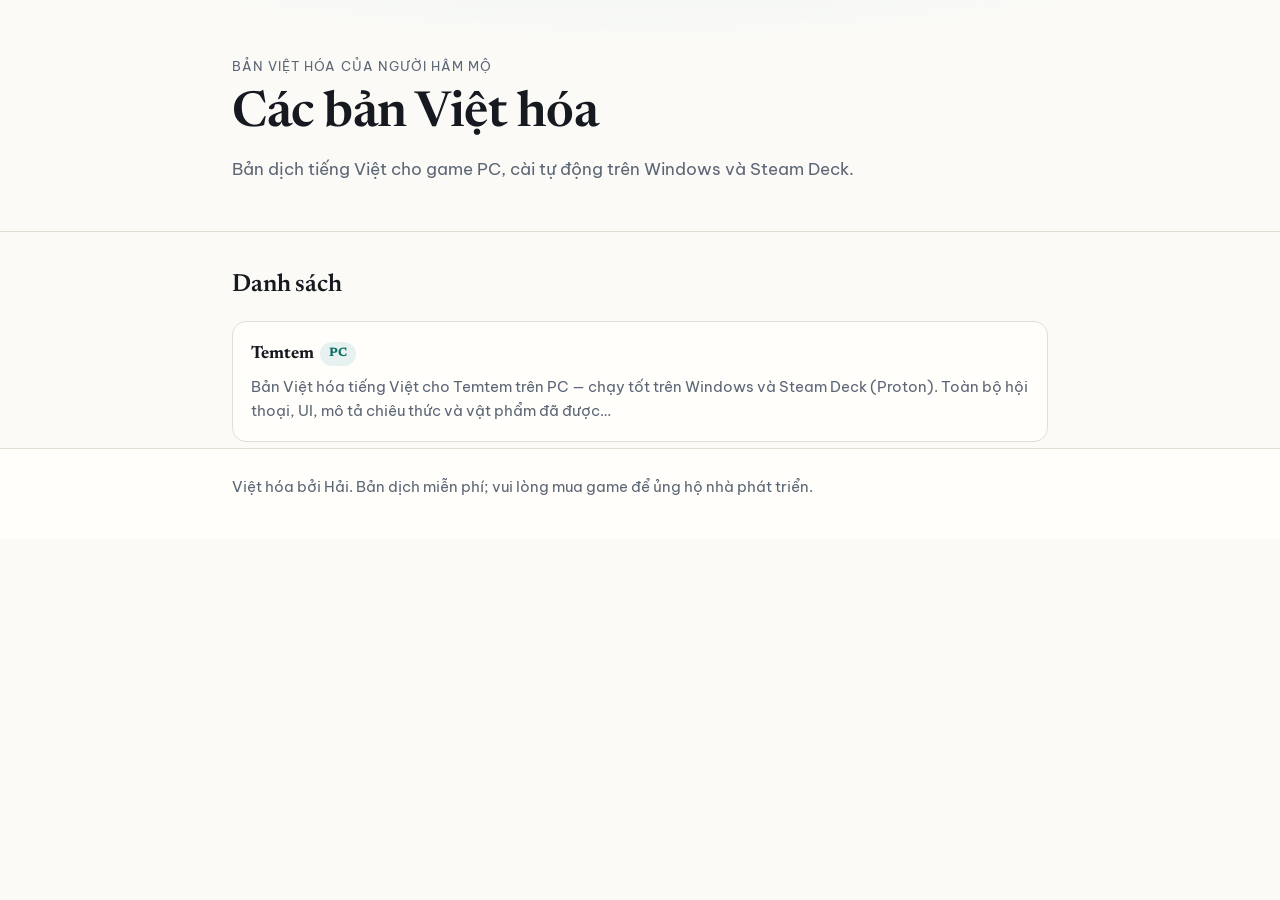
==== index.html @ 7484666f "support Google Search Console verification tag" ====
<!doctype html>
<html lang="vi">
<head>
<meta charset="utf-8">
<meta name="viewport" content="width=device-width, initial-scale=1">
<title>Việt hóa game PC — Việt Hóa</title>
<meta name="description" content="Danh sách bản Việt hóa game PC của Hải: patch tiếng Việt cài tự động cho Windows và Steam Deck.">
<link rel="canonical" href="https://hhhai0304.github.io/viethoa/">
<meta property="og:type" content="website">
<meta property="og:site_name" content="Việt Hóa">
<meta property="og:locale" content="vi_VN">
<meta property="og:title" content="Việt hóa game PC — Việt Hóa">
<meta property="og:description" content="Danh sách bản Việt hóa game PC của Hải: patch tiếng Việt cài tự động cho Windows và Steam Deck.">
<meta property="og:url" content="https://hhhai0304.github.io/viethoa/">
<meta property="og:image" content="https://hhhai0304.github.io/viethoa/static/og-default.png">
<meta name="twitter:card" content="summary_large_image">

<link rel="preconnect" href="https://fonts.googleapis.com">
<link rel="preconnect" href="https://fonts.gstatic.com" crossorigin>
<link href="https://fonts.googleapis.com/css2?family=Be+Vietnam+Pro:wght@400;500;600&family=Newsreader:opsz,wght@6..72,600;6..72,700&display=swap" rel="stylesheet">
<link rel="stylesheet" href="static/style.css">

</head>
<body>
<header class="hero"><div class="wrap">
  <p class="kicker">Bản Việt hóa của người hâm mộ</p>
  <h1>Các bản Việt hóa</h1>
  <p class="sub">Bản dịch tiếng Việt cho game PC, cài tự động trên Windows và Steam Deck.</p>
</div></header>
<main class="wrap">
<section>
  <h2>Danh sách</h2>
  <div class="games"><a href="temtem/"><h3>Temtem<span class="badge">PC</span></h3><p>Bản Việt hóa tiếng Việt cho Temtem trên PC — chạy tốt trên Windows và Steam Deck (Proton). Toàn bộ hội thoại, UI, mô tả chiêu thức và vật phẩm đã được…</p></a></div>
</section>
</main>
<footer><div class="wrap"><p>Việt hóa bởi Hải. Bản dịch miễn phí; vui lòng mua game để ủng hộ nhà phát triển.</p></div></footer>

<script src="static/app.js" defer></script>
</body>
</html>
---- static/style.css ----
/* viethoa.haiho.net — shared styles. No framework, no build step for CSS. */
:root {
  --ink: #16191f;
  --muted: #5c6675;
  --line: #e3ded4;
  --bg: #fbfaf7;
  --card: #fffefb;
  --accent: #0f6f66;
  --accent-soft: #e7f2f0;
  --warn: #8a5a00;
  --warn-soft: #fdf3e0;
  --radius: 14px;
  --wrap: 860px;
  --sans: "Be Vietnam Pro", ui-sans-serif, system-ui, -apple-system, "Segoe UI", sans-serif;
  --serif: "Newsreader", ui-serif, Georgia, "Times New Roman", serif;
}

* { box-sizing: border-box; }

html { -webkit-text-size-adjust: 100%; }

body {
  margin: 0;
  background: var(--bg);
  color: var(--ink);
  font-family: var(--sans);
  font-size: 17px;
  line-height: 1.65;
  text-rendering: optimizeLegibility;
}

a { color: var(--accent); text-decoration: none; }
a:hover { text-decoration: underline; text-underline-offset: 3px; }

.wrap { max-width: var(--wrap); margin: 0 auto; padding: 0 22px; }

/* ---------- hero ---------- */
.hero {
  border-bottom: 1px solid var(--line);
  background:
    radial-gradient(1100px 320px at 50% -180px, #dff0ec 0%, rgba(223, 240, 236, 0) 70%),
    var(--bg);
  padding: 56px 0 42px;
}
.hero .kicker {
  margin: 0 0 10px;
  font-size: 13px;
  letter-spacing: .08em;
  text-transform: uppercase;
  color: var(--muted);
}
.hero h1 {
  font-family: var(--serif);
  font-weight: 600;
  font-size: clamp(2.1rem, 5.2vw, 3.1rem);
  line-height: 1.12;
  margin: 0 0 12px;
  letter-spacing: -0.01em;
}
.hero .sub { margin: 0 0 6px; color: var(--muted); }
.hero .meta { margin: 14px 0 0; font-size: 14.5px; color: var(--muted); }
.hero .meta strong { color: var(--ink); font-weight: 600; }

.btns { display: flex; flex-wrap: wrap; gap: 10px; margin-top: 24px; }
.btn {
  display: inline-block;
  padding: 11px 18px;
  border: 1px solid var(--line);
  border-radius: 999px;
  background: var(--card);
  color: var(--ink);
  font-weight: 500;
  font-size: 15px;
  transition: transform .12s ease, border-color .12s ease;
}
.btn:hover { text-decoration: none; border-color: #cfc7b8; transform: translateY(-1px); }
.btn.primary { background: var(--accent); border-color: var(--accent); color: #fff; }
.btn.primary:hover { background: #0c5d55; }

/* ---------- nav ---------- */
.toc { border-bottom: 1px solid var(--line); background: var(--card); position: sticky; top: 0; z-index: 5; }
.toc .wrap { display: flex; gap: 18px; overflow-x: auto; padding: 11px 22px; scrollbar-width: none; }
.toc .wrap::-webkit-scrollbar { display: none; }
.toc a { color: var(--muted); font-size: 14.5px; white-space: nowrap; }
.toc a:hover { color: var(--accent); }

/* ---------- sections ---------- */
main { padding: 8px 0 64px; }
section { padding: 34px 0 6px; }
section h2 {
  font-family: var(--serif);
  font-size: 1.55rem;
  font-weight: 600;
  margin: 0 0 14px;
  letter-spacing: -0.005em;
}
section h3 { font-size: 1.05rem; margin: 22px 0 8px; }

p { margin: 0 0 14px; }
ul, ol { margin: 0 0 16px; padding-left: 22px; }
li { margin-bottom: 7px; }
code {
  font-family: ui-monospace, SFMono-Regular, Menlo, Consolas, monospace;
  font-size: .89em;
  background: #f1eee7;
  border: 1px solid var(--line);
  border-radius: 6px;
  padding: 1px 5px;
}

.lead { font-size: 1.06rem; }

/* ---------- callouts ---------- */
.note {
  border: 1px solid var(--line);
  border-left: 3px solid var(--accent);
  background: var(--card);
  border-radius: 10px;
  padding: 14px 16px;
  margin: 0 0 18px;
  font-size: 15.5px;
}
.note.warn { border-left-color: #d99b2b; background: var(--warn-soft); color: #4a3300; }
.note p:last-child { margin-bottom: 0; }

/* ---------- download cards ---------- */
.dl { display: grid; gap: 12px; grid-template-columns: repeat(auto-fit, minmax(240px, 1fr)); }
.dl a.card {
  display: block;
  border: 1px solid var(--line);
  border-radius: var(--radius);
  background: var(--card);
  padding: 16px 18px;
  color: var(--ink);
}
.dl a.card:hover { text-decoration: none; border-color: var(--accent); }
.dl .os { font-size: 13px; color: var(--muted); text-transform: uppercase; letter-spacing: .06em; }
.dl .file { font-weight: 600; margin: 4px 0 2px; }
.dl .hint { font-size: 14px; color: var(--muted); }

/* ---------- tabs ---------- */
.tabs { border: 1px solid var(--line); border-radius: var(--radius); background: var(--card); overflow: hidden; }
.tabbar { display: flex; border-bottom: 1px solid var(--line); background: #f6f4ee; }
.tabbar button {
  appearance: none;
  border: 0;
  background: transparent;
  padding: 12px 18px;
  font: inherit;
  font-size: 15px;
  color: var(--muted);
  cursor: pointer;
  border-bottom: 2px solid transparent;
}
.tabbar button[aria-selected="true"] { color: var(--ink); border-bottom-color: var(--accent); background: var(--card); }
.tabpane { padding: 18px 20px 6px; }
.tabpane[hidden] { display: none; }
.tabpane ol { margin-bottom: 12px; }

/* ---------- screenshots ---------- */
.shots { display: grid; gap: 12px; grid-template-columns: repeat(auto-fit, minmax(260px, 1fr)); }
.shots figure { margin: 0; border: 1px solid var(--line); border-radius: 12px; overflow: hidden; background: var(--card); }
.shots img { display: block; width: 100%; height: auto; }
.shots figcaption { font-size: 13.5px; color: var(--muted); padding: 8px 12px; }
.shots .empty {
  border: 1px dashed var(--line);
  border-radius: 12px;
  padding: 34px 18px;
  text-align: center;
  color: var(--muted);
  font-size: 15px;
  background: var(--card);
}

/* ---------- faq ---------- */
details {
  border: 1px solid var(--line);
  border-radius: 10px;
  background: var(--card);
  padding: 12px 16px;
  margin-bottom: 10px;
}
details[open] { border-color: #d6cfc0; }
summary { cursor: pointer; font-weight: 500; }
summary::marker { color: var(--accent); }
details p { margin: 10px 0 2px; font-size: 15.5px; }

/* ---------- changelog ---------- */
.cl { border-left: 2px solid var(--line); padding-left: 18px; margin-bottom: 6px; }
.cl h3 { margin: 0 0 2px; font-size: 1rem; }
.cl .when { color: var(--muted); font-size: 13.5px; margin-bottom: 8px; }

/* ---------- hub cards ---------- */
.games { display: grid; gap: 14px; grid-template-columns: repeat(auto-fit, minmax(250px, 1fr)); }
.games a {
  display: block;
  border: 1px solid var(--line);
  border-radius: var(--radius);
  background: var(--card);
  padding: 18px;
  color: var(--ink);
}
.games a:hover { text-decoration: none; border-color: var(--accent); }
.games h3 { margin: 0 0 6px; font-size: 1.1rem; font-family: var(--serif); }
.games p { margin: 0; font-size: 14.5px; color: var(--muted); }
.badge {
  display: inline-block;
  font-size: 12px;
  padding: 2px 9px;
  border-radius: 999px;
  background: var(--accent-soft);
  color: var(--accent);
  margin-left: 6px;
  vertical-align: 2px;
}

/* ---------- footer ---------- */
footer {
  border-top: 1px solid var(--line);
  background: var(--card);
  padding: 26px 0 34px;
  font-size: 14.5px;
  color: var(--muted);
}
footer p { margin: 0 0 6px; }
footer .cafe {
  appearance: none;
  border: 1px solid var(--line);
  background: var(--bg);
  border-radius: 999px;
  padding: 8px 16px;
  font: inherit;
  font-size: 14.5px;
  cursor: pointer;
  color: var(--ink);
}
footer .cafe:hover { border-color: var(--accent); }

/* ---------- dialog ---------- */
dialog.cafe {
  border: 1px solid var(--line);
  border-radius: 16px;
  padding: 0;
  max-width: 420px;
  width: calc(100% - 32px);
  background: var(--card);
  color: var(--ink);
  box-shadow: 0 24px 60px rgba(20, 25, 30, .18);
}
dialog.cafe::backdrop { background: rgba(20, 25, 30, .42); }
dialog.cafe .inner { padding: 22px 22px 18px; position: relative; }
dialog.cafe h2 { font-family: var(--serif); font-size: 1.3rem; margin: 0 0 8px; }
dialog.cafe p { font-size: 15px; color: var(--muted); }
dialog.cafe .close {
  position: absolute; top: 10px; right: 12px;
  border: 0; background: transparent; font-size: 22px; line-height: 1;
  cursor: pointer; color: var(--muted);
}
dialog.cafe dl { display: grid; grid-template-columns: 108px 1fr; gap: 6px 10px; font-size: 15px; margin: 12px 0 0; }
dialog.cafe dt { color: var(--muted); }
dialog.cafe dd { margin: 0; }
dialog.cafe .copy {
  margin-left: 6px; border: 1px solid var(--line); background: var(--bg);
  border-radius: 6px; padding: 1px 7px; font: inherit; font-size: 13px; cursor: pointer;
}
dialog.cafe img.qr { display: block; width: 200px; height: 200px; margin: 14px auto 4px; border-radius: 10px; }

/* ---------- misc ---------- */
.lang { font-size: 13.5px; color: var(--muted); }
hr.sep { border: 0; border-top: 1px solid var(--line); margin: 30px 0 6px; }

@media (prefers-color-scheme: dark) {
  :root {
    --ink: #eceff3;
    --muted: #9aa4b2;
    --line: #2b3038;
    --bg: #14171c;
    --card: #1a1e24;
    --accent: #5ec9bd;
    --accent-soft: #1d2f2d;
    --warn: #f0c274;
    --warn-soft: #2a2418;
  }
  .hero { background: radial-gradient(1100px 320px at 50% -180px, #17302e 0%, rgba(23,48,46,0) 70%), var(--bg); }
  code { background: #22262d; }
  .tabbar { background: #171b20; }
  .btn.primary { color: #06120f; }
  dialog.cafe { box-shadow: 0 24px 60px rgba(0,0,0,.6); }
}
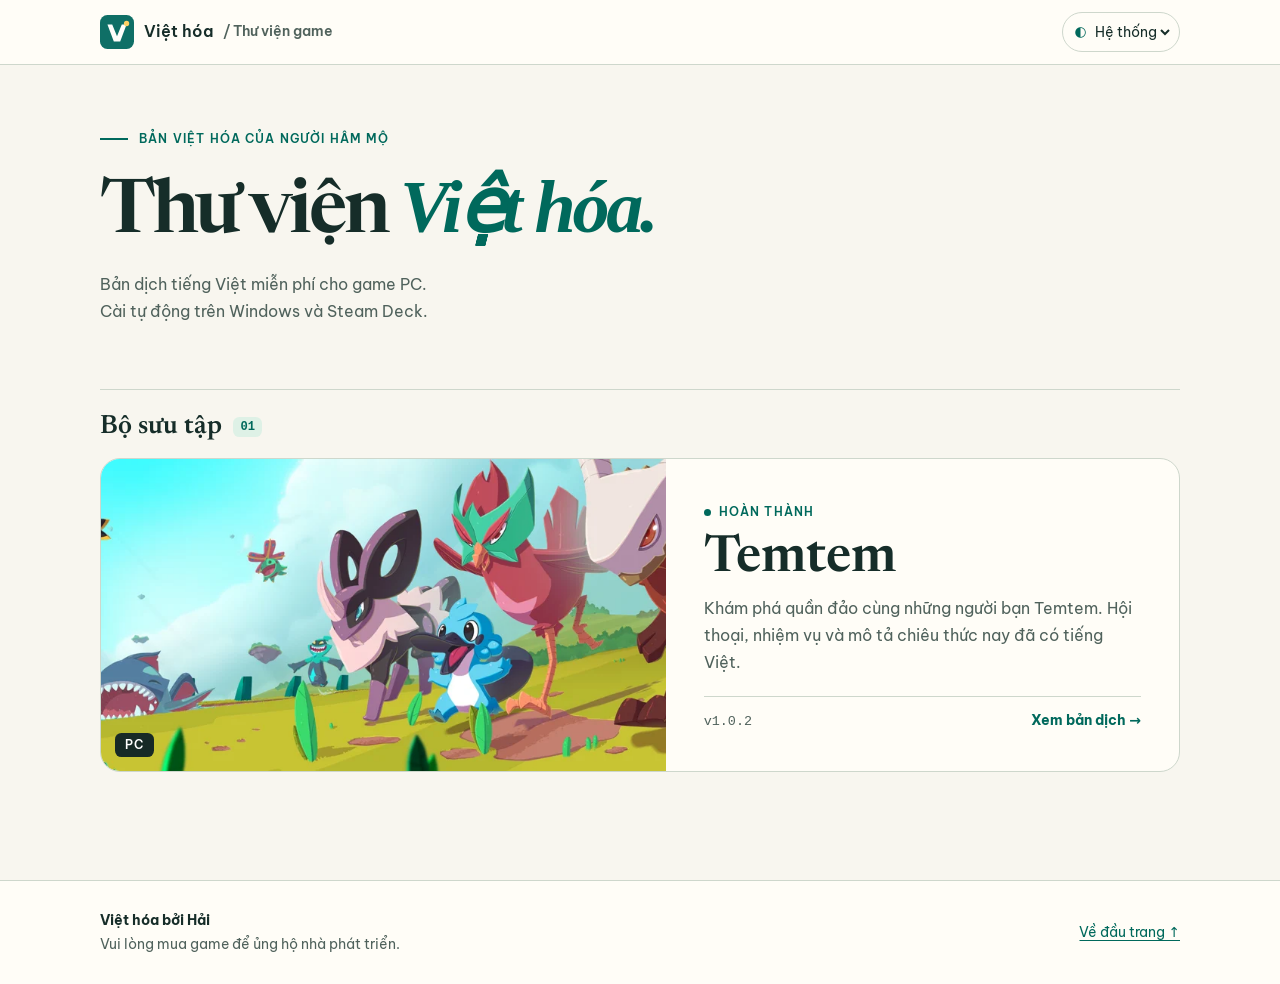
==== commit ceb5a41c: "Redesign the game library and improve theme and copy controls" ====
--- a/index.html
+++ b/index.html
@@ -3,37 +3,50 @@
 <head>
 <meta charset="utf-8">
 <meta name="viewport" content="width=device-width, initial-scale=1">
-<title>Việt hóa game PC — Việt Hóa</title>
+<title>Việt Hóa Game PC — Patch tiếng Việt</title>
 <meta name="description" content="Danh sách bản Việt hóa game PC của Hải: patch tiếng Việt cài tự động cho Windows và Steam Deck.">
 <link rel="canonical" href="https://hhhai0304.github.io/viethoa/">
 <meta property="og:type" content="website">
 <meta property="og:site_name" content="Việt Hóa">
 <meta property="og:locale" content="vi_VN">
-<meta property="og:title" content="Việt hóa game PC — Việt Hóa">
+<meta property="og:title" content="Việt Hóa Game PC — Patch tiếng Việt">
 <meta property="og:description" content="Danh sách bản Việt hóa game PC của Hải: patch tiếng Việt cài tự động cho Windows và Steam Deck.">
 <meta property="og:url" content="https://hhhai0304.github.io/viethoa/">
 <meta property="og:image" content="https://hhhai0304.github.io/viethoa/static/og-default.png">
 <meta name="twitter:card" content="summary_large_image">
-
+<meta name="color-scheme" content="light dark">
+<script>try { const t = localStorage.getItem('viethoa-theme'); if (t === 'light' || t === 'dark') document.documentElement.dataset.theme = t; } catch {}</script>
+<meta name="application-name" content="Việt Hóa">
+<link rel="icon" href="static/favicon.ico" sizes="any">
+<link rel="icon" type="image/svg+xml" href="static/favicon.svg">
+<link rel="apple-touch-icon" href="static/apple-touch-icon.png">
+<meta name="google-site-verification" content="6tw9dWfNj-DUHncGl-YwW4p9Vcy91TCpox1AK8zlNxc">
 <link rel="preconnect" href="https://fonts.googleapis.com">
 <link rel="preconnect" href="https://fonts.gstatic.com" crossorigin>
 <link href="https://fonts.googleapis.com/css2?family=Be+Vietnam+Pro:wght@400;500;600&family=Newsreader:opsz,wght@6..72,600;6..72,700&display=swap" rel="stylesheet">
 <link rel="stylesheet" href="static/style.css">
 
 </head>
-<body>
-<header class="hero"><div class="wrap">
+<body id="top">
+<header class="mast"><div class="wide mast-inner">
+  <a class="brand" href="./"><img src="static/favicon.svg" width="34" height="34" alt="">Việt hóa <span>/ Thư viện game</span></a>
+  <label class="theme" hidden><span aria-hidden="true">◐</span><select aria-label="Giao diện">
+    <option value="auto">Hệ thống</option><option value="light">Sáng</option><option value="dark">Tối</option>
+  </select></label>
+</div></header>
+<main class="wide library">
+<header class="library-head">
   <p class="kicker">Bản Việt hóa của người hâm mộ</p>
-  <h1>Các bản Việt hóa</h1>
-  <p class="sub">Bản dịch tiếng Việt cho game PC, cài tự động trên Windows và Steam Deck.</p>
-</div></header>
-<main class="wrap">
-<section>
-  <h2>Danh sách</h2>
-  <div class="games"><a href="temtem/"><h3>Temtem<span class="badge">PC</span></h3><p>Bản Việt hóa tiếng Việt cho Temtem trên PC — chạy tốt trên Windows và Steam Deck (Proton). Toàn bộ hội thoại, UI, mô tả chiêu thức và vật phẩm đã được…</p></a></div>
+  <h1>Thư viện <em>Việt hóa.</em></h1>
+  <p class="sub">Bản dịch tiếng Việt miễn phí cho game PC.<br>Cài tự động trên Windows và Steam Deck.</p>
+</header>
+<section class="shelf">
+  <h2>Bộ sưu tập <span>01</span></h2>
+  <div class="games"><a class="game-link" href="temtem/"><div class="art"><img class="keyart" src="static/temtem/cover.webp" alt=""><span class="platform">PC</span></div><div class="game-copy"><small class="status">Hoàn thành</small><h3>Temtem</h3><p>Khám phá quần đảo cùng những người bạn Temtem. Hội thoại, nhiệm vụ và mô tả chiêu thức nay đã có tiếng Việt.</p><div class="card-end"><small>v1.0.2</small><strong>Xem bản dịch <span aria-hidden="true">→</span></strong></div></div></a></div>
 </section>
 </main>
-<footer><div class="wrap"><p>Việt hóa bởi Hải. Bản dịch miễn phí; vui lòng mua game để ủng hộ nhà phát triển.</p></div></footer>
+<footer><div class="wide foot-inner"><div><strong>Việt hóa bởi Hải</strong>
+<p>Vui lòng mua game để ủng hộ nhà phát triển.</p></div><a href="#top">Về đầu trang ↑</a></div></footer>
 
 <script src="static/app.js" defer></script>
 </body>
--- a/static/style.css
+++ b/static/style.css
@@ -1,289 +1,122 @@
-/* viethoa.haiho.net — shared styles. No framework, no build step for CSS. */
 :root {
-  --ink: #16191f;
-  --muted: #5c6675;
-  --line: #e3ded4;
-  --bg: #fbfaf7;
-  --card: #fffefb;
-  --accent: #0f6f66;
-  --accent-soft: #e7f2f0;
-  --warn: #8a5a00;
-  --warn-soft: #fdf3e0;
-  --radius: 14px;
-  --wrap: 860px;
-  --sans: "Be Vietnam Pro", ui-sans-serif, system-ui, -apple-system, "Segoe UI", sans-serif;
-  --serif: "Newsreader", ui-serif, Georgia, "Times New Roman", serif;
+  color-scheme: light dark;
+  --bg: light-dark(#f8f6ef, #131a19);
+  --surface: light-dark(#fffdf7, #1c2523);
+  --ink: light-dark(#162d29, #f0f1e8);
+  --muted: light-dark(#50625c, #adc0b7);
+  --line: light-dark(#ced7cc, #354440);
+  --accent: light-dark(#00695c, #84e3c7);
+  --soft: light-dark(#def1e6, #263e36);
+  --warn: light-dark(#fff0c7, #40321d);
+  --serif: Newsreader, Georgia, serif;
+  --gutter: clamp(18px, 4vw, 48px);
 }
-
+:root[data-theme=dark] { color-scheme: dark; }
+:root[data-theme=light] { color-scheme: light; }
 * { box-sizing: border-box; }
-
-html { -webkit-text-size-adjust: 100%; }
-
-body {
-  margin: 0;
-  background: var(--bg);
-  color: var(--ink);
-  font-family: var(--sans);
-  font-size: 17px;
-  line-height: 1.65;
-  text-rendering: optimizeLegibility;
+body { margin: 0; min-height: 100vh; min-height: 100svh; display: flex; flex-direction: column; background: var(--bg); color: var(--ink); font: 1rem/1.7 'Be Vietnam Pro', system-ui, sans-serif; }
+.wide, .wrap { width: min(calc(100% - 2 * var(--gutter)), 1080px); margin-inline: auto; }
+.wrap { max-width: 860px; }
+main { flex: 1; }
+a { color: var(--accent); text-underline-offset: .22em; }
+a:focus-visible, button:focus-visible, select:focus-visible, summary:focus-visible { outline: 3px solid var(--accent); outline-offset: 3px; }
+button, select { font: inherit; cursor: pointer; }
+[hidden] { display: none !important; }
+h1, h2, h3, p, figure { margin: 0; }
+h1, h2, h3 { text-wrap: balance; }
+.mast { border-bottom: 1px solid var(--line); background: var(--surface); }
+.mast-inner, .brand, .theme, .foot-inner, .card-end { display: flex; align-items: center; }
+.mast-inner, .foot-inner, .card-end { justify-content: space-between; gap: 1rem; }
+.mast-inner { min-height: 64px; }
+.brand { gap: 10px; color: var(--ink); font-weight: 600; text-decoration: none; }
+.brand span, .sub, .meta, .game-copy p, .hint, .when, figcaption, .lang, footer p { color: var(--muted); }
+.brand span, footer, .theme { font-size: .86rem; }
+.theme { border: 1px solid var(--line); border-radius: 2rem; padding-inline: .75rem .4rem; gap: 4px; color: var(--accent); }
+.theme select { background: var(--surface); color: var(--ink); border: 0; min-height: 38px; border-radius: 2rem; }
+.library { padding-bottom: clamp(60px, 9vw, 108px); }
+.library-head, .hero { padding-block: clamp(38px, 5vw, 72px); }
+.kicker, .status, .platform, .os { font-size: .72rem; font-weight: 600; letter-spacing: .1em; text-transform: uppercase; }
+.kicker { color: var(--accent); display: flex; align-items: center; gap: .7rem; }
+.kicker::before { content: ''; width: 28px; height: 2px; background: currentColor; }
+h1, h2, .game-copy h3 { font-family: var(--serif); font-weight: 600; line-height: 1.14; }
+h1 { font-size: clamp(2.6rem, 5.8vw, 5.3rem); letter-spacing: -.045em; margin-block: .22em .18em; }
+h1 em { color: var(--accent); }
+.sub { max-width: 58ch; }
+.shelf { border-top: 1px solid var(--line); padding-top: 1.35rem; }
+.shelf h2 { display: flex; align-items: center; gap: .7rem; font-size: 1.65rem; margin-bottom: 1rem; }
+.shelf h2 span { font: 600 .76rem/1.65 monospace; padding: 0 .45rem; border-radius: .4rem; color: var(--accent); background: var(--soft); }
+.games { display: grid; gap: 20px; }
+.game-link, .game-heading { display: grid; grid-template-columns: 1.1fr 1fr; }
+.game-link { color: var(--ink); background: var(--surface); text-decoration: none; border: 1px solid var(--line); border-radius: 20px; overflow: hidden; }
+.game-link:hover { border-color: var(--accent); }
+.art { position: relative; isolation: isolate; background: var(--soft); display: grid; place-items: center; min-height: 220px; }
+.keyart { position: absolute; inset: 0; width: 100%; height: 100%; object-fit: cover; object-position: 60% center; }
+.monogram { font: italic 5rem var(--serif); color: var(--accent); }
+.platform { position: absolute; bottom: 14px; left: 14px; color: white; background: #172a26; border-radius: .4rem; padding: .15rem .6rem; }
+.game-copy { padding: clamp(22px, 3vw, 38px); }
+.status { color: var(--accent); }
+.status::before { content: ''; display: inline-block; width: 7px; height: 7px; border-radius: 50%; background: currentColor; margin-right: .5rem; }
+.game-copy h3 { font-size: clamp(2rem, 4vw, 3.2rem); margin: .12em 0; }
+.card-end { border-top: 1px solid var(--line); padding-top: 12px; margin-top: 20px; color: var(--accent); font-size: .88rem; }
+.card-end small { color: var(--muted); font: .84rem monospace; }
+footer { background: var(--surface); border-top: 1px solid var(--line); padding-block: 28px; }
+footer strong { color: var(--ink); }
+.game-heading { gap: var(--gutter); align-items: center; }
+.game-heading h1 { font-size: clamp(2.5rem, 4vw, 3.8rem); }
+.hero-art { border-radius: 18px; overflow: hidden; aspect-ratio: 2 / 1; min-height: 0; }
+.meta { font-size: .88rem; margin-top: 12px; }
+.btns, .tabbar, .toc .wrap { display: flex; }
+.btns { flex-wrap: wrap; gap: 8px; margin-top: 20px; }
+.btn, footer .cafe, .copy { border: 1px solid var(--line); border-radius: 8px; background: var(--surface); color: var(--ink); text-decoration: none; padding: 8px 14px; font-size: .9rem; }
+.btn.primary { background: var(--accent); color: var(--bg); border-color: var(--accent); }
+.btn:hover, footer .cafe:hover, .copy:hover { border-color: var(--accent); }
+.toc { position: sticky; top: 0; z-index: 2; background: var(--surface); border-block: 1px solid var(--line); }
+.toc .wrap { gap: 20px; overflow-x: auto; padding: 12px 4px; }
+.toc a { white-space: nowrap; font-size: .88rem; }
+.guide { padding-bottom: 64px; overflow-wrap: anywhere; }
+.guide section { scroll-margin-top: 62px; padding-top: 36px; }
+.guide h2 { font-size: 2rem; margin-bottom: 16px; }
+.guide p, .guide ul, .guide ol { margin: 0 0 14px; }
+ul, ol { padding-left: 1.5rem; }
+li + li { margin-top: .3rem; }
+.note, details, .tabs, .card, .shots figure, .empty { background: var(--surface); border: 1px solid var(--line); border-radius: 12px; }
+.note, details, .card, .empty { padding: 14px 18px; }
+.note { border-inline-start: 3px solid var(--accent); margin: 14px 0; }
+.note p, .tabpane ol { margin: 0; }
+.warn { background: var(--warn); border-inline-start-color: #ba862b; }
+.dl, .shots { display: grid; grid-template-columns: repeat(auto-fit, minmax(min(100%, 235px), 1fr)); gap: 14px; }
+.card { text-decoration: none; }
+.card:hover, details[open] { border-color: var(--accent); }
+.file { font-weight: 600; }
+.hint, figcaption, .lang, .when { font-size: .85rem; }
+code { background: var(--soft); border-radius: 4px; padding: .1em .3em; }
+.tabs, .shots figure { overflow: hidden; }
+.tabbar { background: var(--bg); border-bottom: 1px solid var(--line); }
+.tabbar button { border: none; border-bottom: 2px solid transparent; background: transparent; color: var(--muted); padding: .65em .85em; }
+.tabbar button[aria-selected=true] { border-color: var(--accent); color: var(--accent); }
+.tabbar button:focus-visible { outline-offset: -4px; }
+.tabpane { padding: 18px; }
+.shots img { width: 100%; height: auto; display: block; }
+figcaption { padding: .55rem .8rem; }
+summary { cursor: pointer; font-weight: 600; }
+details + details { margin-top: 8px; }
+.guide details p { margin: 10px 0 0; }
+.cl { padding-left: 16px; border-left: 2px solid var(--line); }
+.sep { border: none; border-top: 1px solid var(--line); margin: 32px 0 12px; }
+dialog.cafe { color: var(--ink); background: var(--surface); border: 1px solid var(--line); border-radius: 16px; width: min(440px, calc(100% - 32px)); padding: 22px; }
+dialog::backdrop { background: #101b18ad; }
+dialog .close { float: right; border: none; background: none; color: inherit; font-size: 1.5rem; }
+dialog h2 { margin-bottom: 12px; }
+dialog .qr { display: block; width: min(200px, 100%); margin: 14px auto; }
+dialog dl { display: grid; grid-template-columns: auto 1fr; gap: 6px 12px; font-size: .9rem; }
+dialog dd { margin: 0; overflow-wrap: anywhere; }
+.copy { padding: 3px 10px; margin: 2px 0 2px 6px; font-weight: 600; color: var(--accent); background: var(--soft); border-color: var(--accent); }
+.copy:hover { background: var(--accent); color: var(--bg); }
+.copy-status { font-size: .86rem; color: var(--ink); }
+@media (max-width: 680px) {
+  .brand span { display: none; }
+  .game-link, .game-heading { grid-template-columns: 1fr; }
+  .art { aspect-ratio: 2.4 / 1; min-height: 0; }
+  .foot-inner { align-items: flex-start; flex-direction: column; gap: .6rem; }
+  .tabbar button { font-size: .9rem; }
 }
-
-a { color: var(--accent); text-decoration: none; }
-a:hover { text-decoration: underline; text-underline-offset: 3px; }
-
-.wrap { max-width: var(--wrap); margin: 0 auto; padding: 0 22px; }
-
-/* ---------- hero ---------- */
-.hero {
-  border-bottom: 1px solid var(--line);
-  background:
-    radial-gradient(1100px 320px at 50% -180px, #dff0ec 0%, rgba(223, 240, 236, 0) 70%),
-    var(--bg);
-  padding: 56px 0 42px;
-}
-.hero .kicker {
-  margin: 0 0 10px;
-  font-size: 13px;
-  letter-spacing: .08em;
-  text-transform: uppercase;
-  color: var(--muted);
-}
-.hero h1 {
-  font-family: var(--serif);
-  font-weight: 600;
-  font-size: clamp(2.1rem, 5.2vw, 3.1rem);
-  line-height: 1.12;
-  margin: 0 0 12px;
-  letter-spacing: -0.01em;
-}
-.hero .sub { margin: 0 0 6px; color: var(--muted); }
-.hero .meta { margin: 14px 0 0; font-size: 14.5px; color: var(--muted); }
-.hero .meta strong { color: var(--ink); font-weight: 600; }
-
-.btns { display: flex; flex-wrap: wrap; gap: 10px; margin-top: 24px; }
-.btn {
-  display: inline-block;
-  padding: 11px 18px;
-  border: 1px solid var(--line);
-  border-radius: 999px;
-  background: var(--card);
-  color: var(--ink);
-  font-weight: 500;
-  font-size: 15px;
-  transition: transform .12s ease, border-color .12s ease;
-}
-.btn:hover { text-decoration: none; border-color: #cfc7b8; transform: translateY(-1px); }
-.btn.primary { background: var(--accent); border-color: var(--accent); color: #fff; }
-.btn.primary:hover { background: #0c5d55; }
-
-/* ---------- nav ---------- */
-.toc { border-bottom: 1px solid var(--line); background: var(--card); position: sticky; top: 0; z-index: 5; }
-.toc .wrap { display: flex; gap: 18px; overflow-x: auto; padding: 11px 22px; scrollbar-width: none; }
-.toc .wrap::-webkit-scrollbar { display: none; }
-.toc a { color: var(--muted); font-size: 14.5px; white-space: nowrap; }
-.toc a:hover { color: var(--accent); }
-
-/* ---------- sections ---------- */
-main { padding: 8px 0 64px; }
-section { padding: 34px 0 6px; }
-section h2 {
-  font-family: var(--serif);
-  font-size: 1.55rem;
-  font-weight: 600;
-  margin: 0 0 14px;
-  letter-spacing: -0.005em;
-}
-section h3 { font-size: 1.05rem; margin: 22px 0 8px; }
-
-p { margin: 0 0 14px; }
-ul, ol { margin: 0 0 16px; padding-left: 22px; }
-li { margin-bottom: 7px; }
-code {
-  font-family: ui-monospace, SFMono-Regular, Menlo, Consolas, monospace;
-  font-size: .89em;
-  background: #f1eee7;
-  border: 1px solid var(--line);
-  border-radius: 6px;
-  padding: 1px 5px;
-}
-
-.lead { font-size: 1.06rem; }
-
-/* ---------- callouts ---------- */
-.note {
-  border: 1px solid var(--line);
-  border-left: 3px solid var(--accent);
-  background: var(--card);
-  border-radius: 10px;
-  padding: 14px 16px;
-  margin: 0 0 18px;
-  font-size: 15.5px;
-}
-.note.warn { border-left-color: #d99b2b; background: var(--warn-soft); color: #4a3300; }
-.note p:last-child { margin-bottom: 0; }
-
-/* ---------- download cards ---------- */
-.dl { display: grid; gap: 12px; grid-template-columns: repeat(auto-fit, minmax(240px, 1fr)); }
-.dl a.card {
-  display: block;
-  border: 1px solid var(--line);
-  border-radius: var(--radius);
-  background: var(--card);
-  padding: 16px 18px;
-  color: var(--ink);
-}
-.dl a.card:hover { text-decoration: none; border-color: var(--accent); }
-.dl .os { font-size: 13px; color: var(--muted); text-transform: uppercase; letter-spacing: .06em; }
-.dl .file { font-weight: 600; margin: 4px 0 2px; }
-.dl .hint { font-size: 14px; color: var(--muted); }
-
-/* ---------- tabs ---------- */
-.tabs { border: 1px solid var(--line); border-radius: var(--radius); background: var(--card); overflow: hidden; }
-.tabbar { display: flex; border-bottom: 1px solid var(--line); background: #f6f4ee; }
-.tabbar button {
-  appearance: none;
-  border: 0;
-  background: transparent;
-  padding: 12px 18px;
-  font: inherit;
-  font-size: 15px;
-  color: var(--muted);
-  cursor: pointer;
-  border-bottom: 2px solid transparent;
-}
-.tabbar button[aria-selected="true"] { color: var(--ink); border-bottom-color: var(--accent); background: var(--card); }
-.tabpane { padding: 18px 20px 6px; }
-.tabpane[hidden] { display: none; }
-.tabpane ol { margin-bottom: 12px; }
-
-/* ---------- screenshots ---------- */
-.shots { display: grid; gap: 12px; grid-template-columns: repeat(auto-fit, minmax(260px, 1fr)); }
-.shots figure { margin: 0; border: 1px solid var(--line); border-radius: 12px; overflow: hidden; background: var(--card); }
-.shots img { display: block; width: 100%; height: auto; }
-.shots figcaption { font-size: 13.5px; color: var(--muted); padding: 8px 12px; }
-.shots .empty {
-  border: 1px dashed var(--line);
-  border-radius: 12px;
-  padding: 34px 18px;
-  text-align: center;
-  color: var(--muted);
-  font-size: 15px;
-  background: var(--card);
-}
-
-/* ---------- faq ---------- */
-details {
-  border: 1px solid var(--line);
-  border-radius: 10px;
-  background: var(--card);
-  padding: 12px 16px;
-  margin-bottom: 10px;
-}
-details[open] { border-color: #d6cfc0; }
-summary { cursor: pointer; font-weight: 500; }
-summary::marker { color: var(--accent); }
-details p { margin: 10px 0 2px; font-size: 15.5px; }
-
-/* ---------- changelog ---------- */
-.cl { border-left: 2px solid var(--line); padding-left: 18px; margin-bottom: 6px; }
-.cl h3 { margin: 0 0 2px; font-size: 1rem; }
-.cl .when { color: var(--muted); font-size: 13.5px; margin-bottom: 8px; }
-
-/* ---------- hub cards ---------- */
-.games { display: grid; gap: 14px; grid-template-columns: repeat(auto-fit, minmax(250px, 1fr)); }
-.games a {
-  display: block;
-  border: 1px solid var(--line);
-  border-radius: var(--radius);
-  background: var(--card);
-  padding: 18px;
-  color: var(--ink);
-}
-.games a:hover { text-decoration: none; border-color: var(--accent); }
-.games h3 { margin: 0 0 6px; font-size: 1.1rem; font-family: var(--serif); }
-.games p { margin: 0; font-size: 14.5px; color: var(--muted); }
-.badge {
-  display: inline-block;
-  font-size: 12px;
-  padding: 2px 9px;
-  border-radius: 999px;
-  background: var(--accent-soft);
-  color: var(--accent);
-  margin-left: 6px;
-  vertical-align: 2px;
-}
-
-/* ---------- footer ---------- */
-footer {
-  border-top: 1px solid var(--line);
-  background: var(--card);
-  padding: 26px 0 34px;
-  font-size: 14.5px;
-  color: var(--muted);
-}
-footer p { margin: 0 0 6px; }
-footer .cafe {
-  appearance: none;
-  border: 1px solid var(--line);
-  background: var(--bg);
-  border-radius: 999px;
-  padding: 8px 16px;
-  font: inherit;
-  font-size: 14.5px;
-  cursor: pointer;
-  color: var(--ink);
-}
-footer .cafe:hover { border-color: var(--accent); }
-
-/* ---------- dialog ---------- */
-dialog.cafe {
-  border: 1px solid var(--line);
-  border-radius: 16px;
-  padding: 0;
-  max-width: 420px;
-  width: calc(100% - 32px);
-  background: var(--card);
-  color: var(--ink);
-  box-shadow: 0 24px 60px rgba(20, 25, 30, .18);
-}
-dialog.cafe::backdrop { background: rgba(20, 25, 30, .42); }
-dialog.cafe .inner { padding: 22px 22px 18px; position: relative; }
-dialog.cafe h2 { font-family: var(--serif); font-size: 1.3rem; margin: 0 0 8px; }
-dialog.cafe p { font-size: 15px; color: var(--muted); }
-dialog.cafe .close {
-  position: absolute; top: 10px; right: 12px;
-  border: 0; background: transparent; font-size: 22px; line-height: 1;
-  cursor: pointer; color: var(--muted);
-}
-dialog.cafe dl { display: grid; grid-template-columns: 108px 1fr; gap: 6px 10px; font-size: 15px; margin: 12px 0 0; }
-dialog.cafe dt { color: var(--muted); }
-dialog.cafe dd { margin: 0; }
-dialog.cafe .copy {
-  margin-left: 6px; border: 1px solid var(--line); background: var(--bg);
-  border-radius: 6px; padding: 1px 7px; font: inherit; font-size: 13px; cursor: pointer;
-}
-dialog.cafe img.qr { display: block; width: 200px; height: 200px; margin: 14px auto 4px; border-radius: 10px; }
-
-/* ---------- misc ---------- */
-.lang { font-size: 13.5px; color: var(--muted); }
-hr.sep { border: 0; border-top: 1px solid var(--line); margin: 30px 0 6px; }
-
-@media (prefers-color-scheme: dark) {
-  :root {
-    --ink: #eceff3;
-    --muted: #9aa4b2;
-    --line: #2b3038;
-    --bg: #14171c;
-    --card: #1a1e24;
-    --accent: #5ec9bd;
-    --accent-soft: #1d2f2d;
-    --warn: #f0c274;
-    --warn-soft: #2a2418;
-  }
-  .hero { background: radial-gradient(1100px 320px at 50% -180px, #17302e 0%, rgba(23,48,46,0) 70%), var(--bg); }
-  code { background: #22262d; }
-  .tabbar { background: #171b20; }
-  .btn.primary { color: #06120f; }
-  dialog.cafe { box-shadow: 0 24px 60px rgba(0,0,0,.6); }
-}
